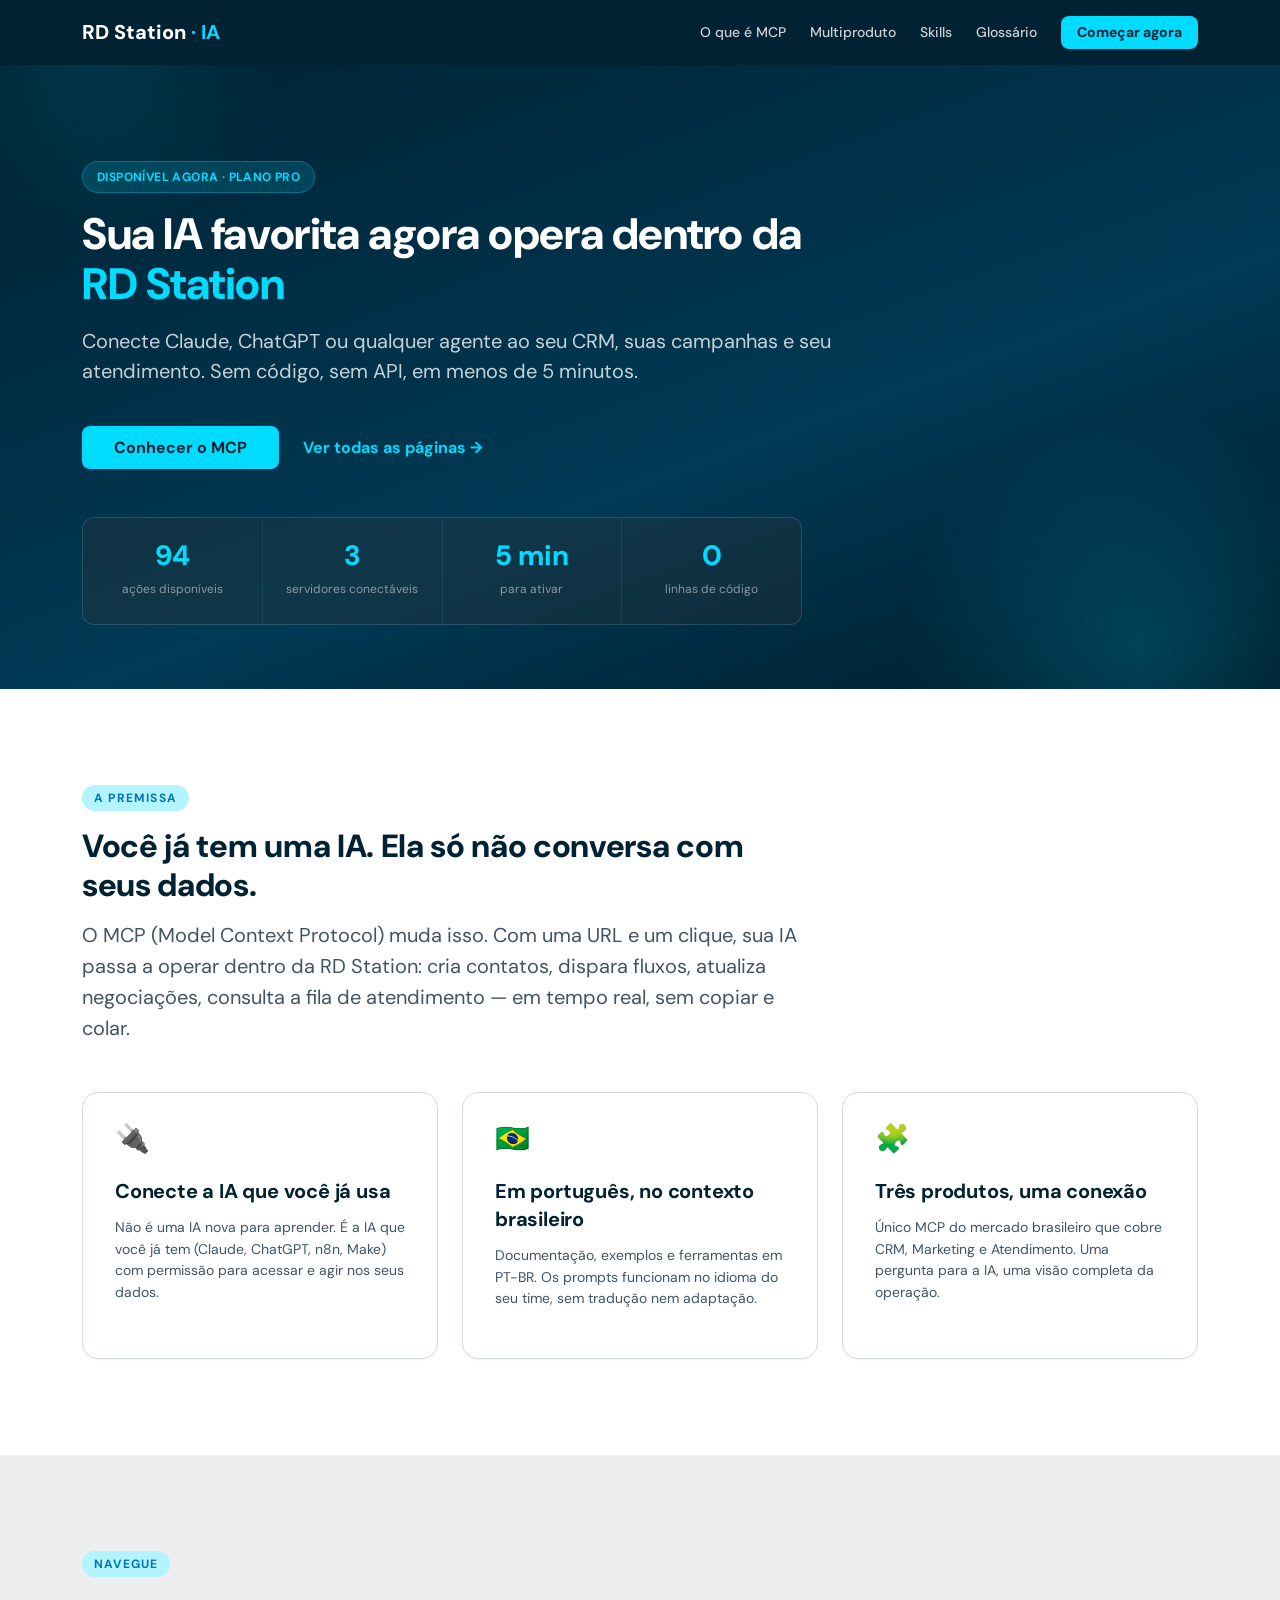
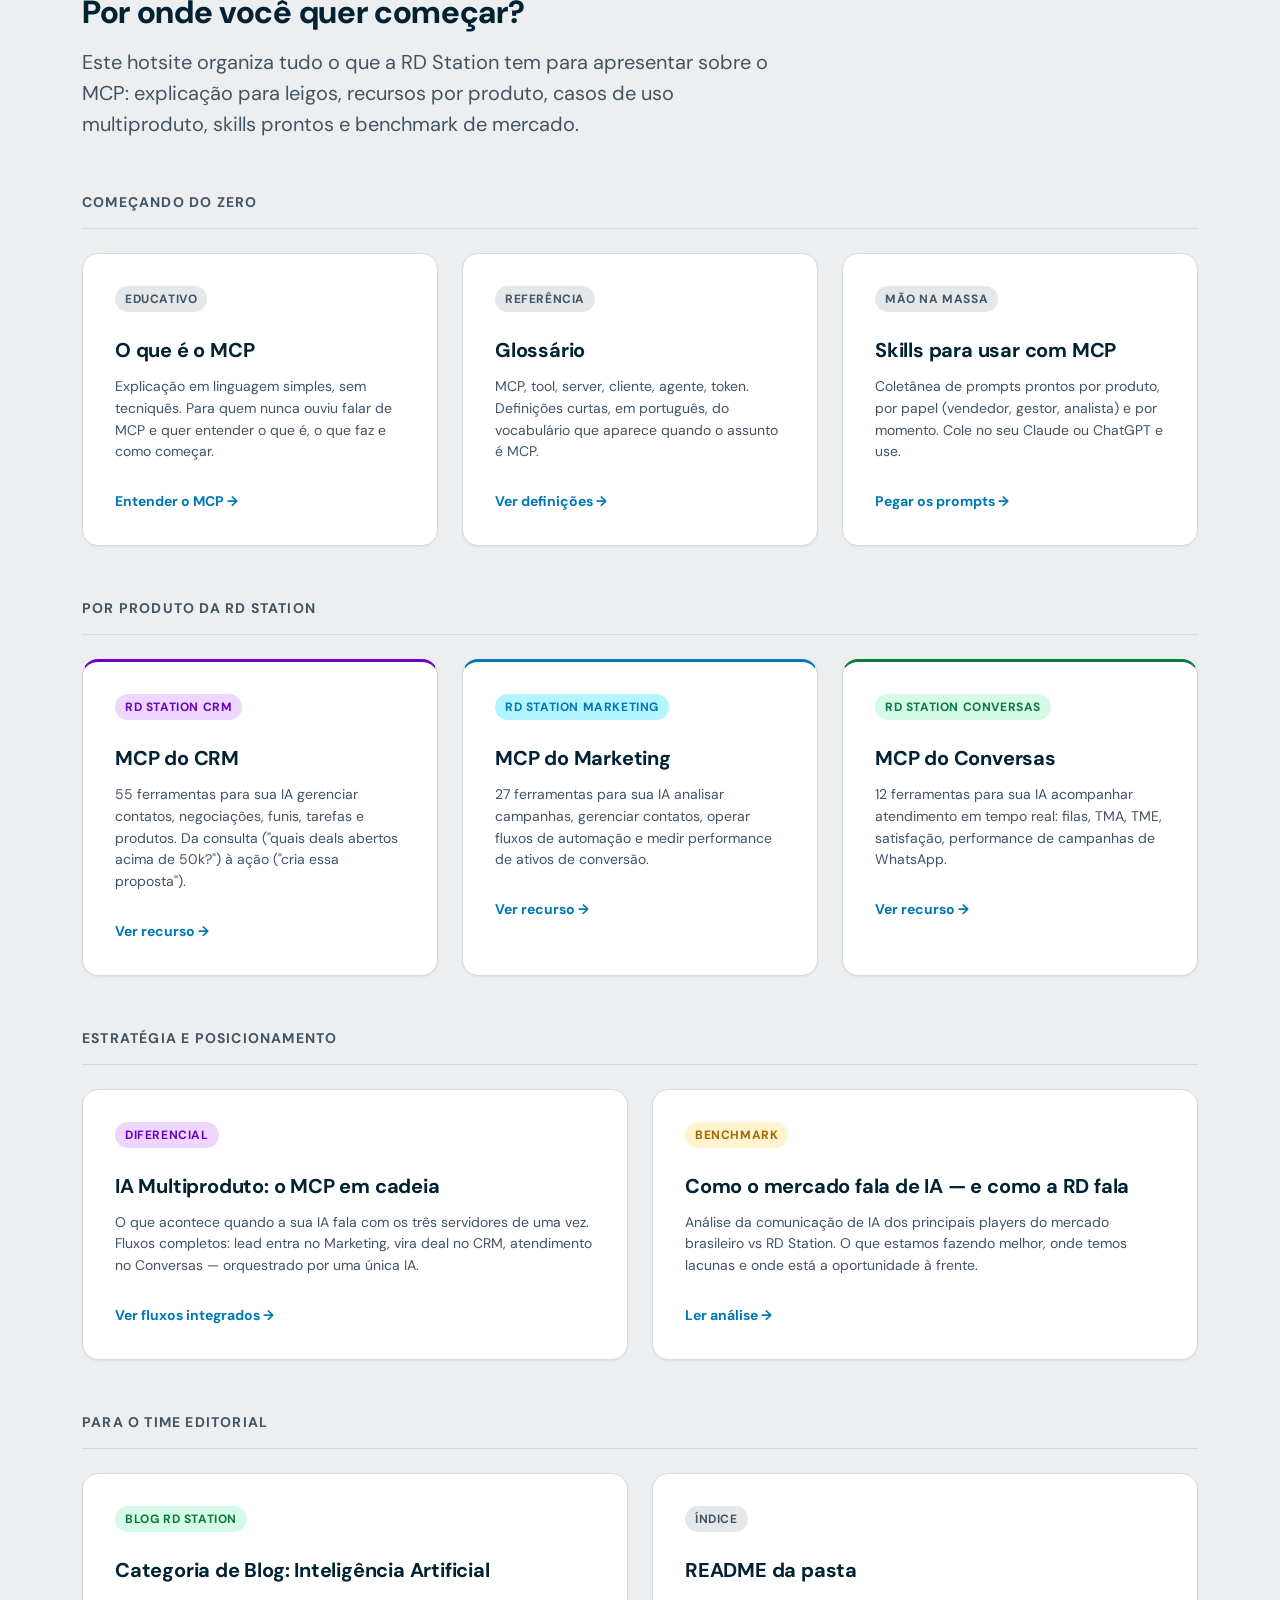
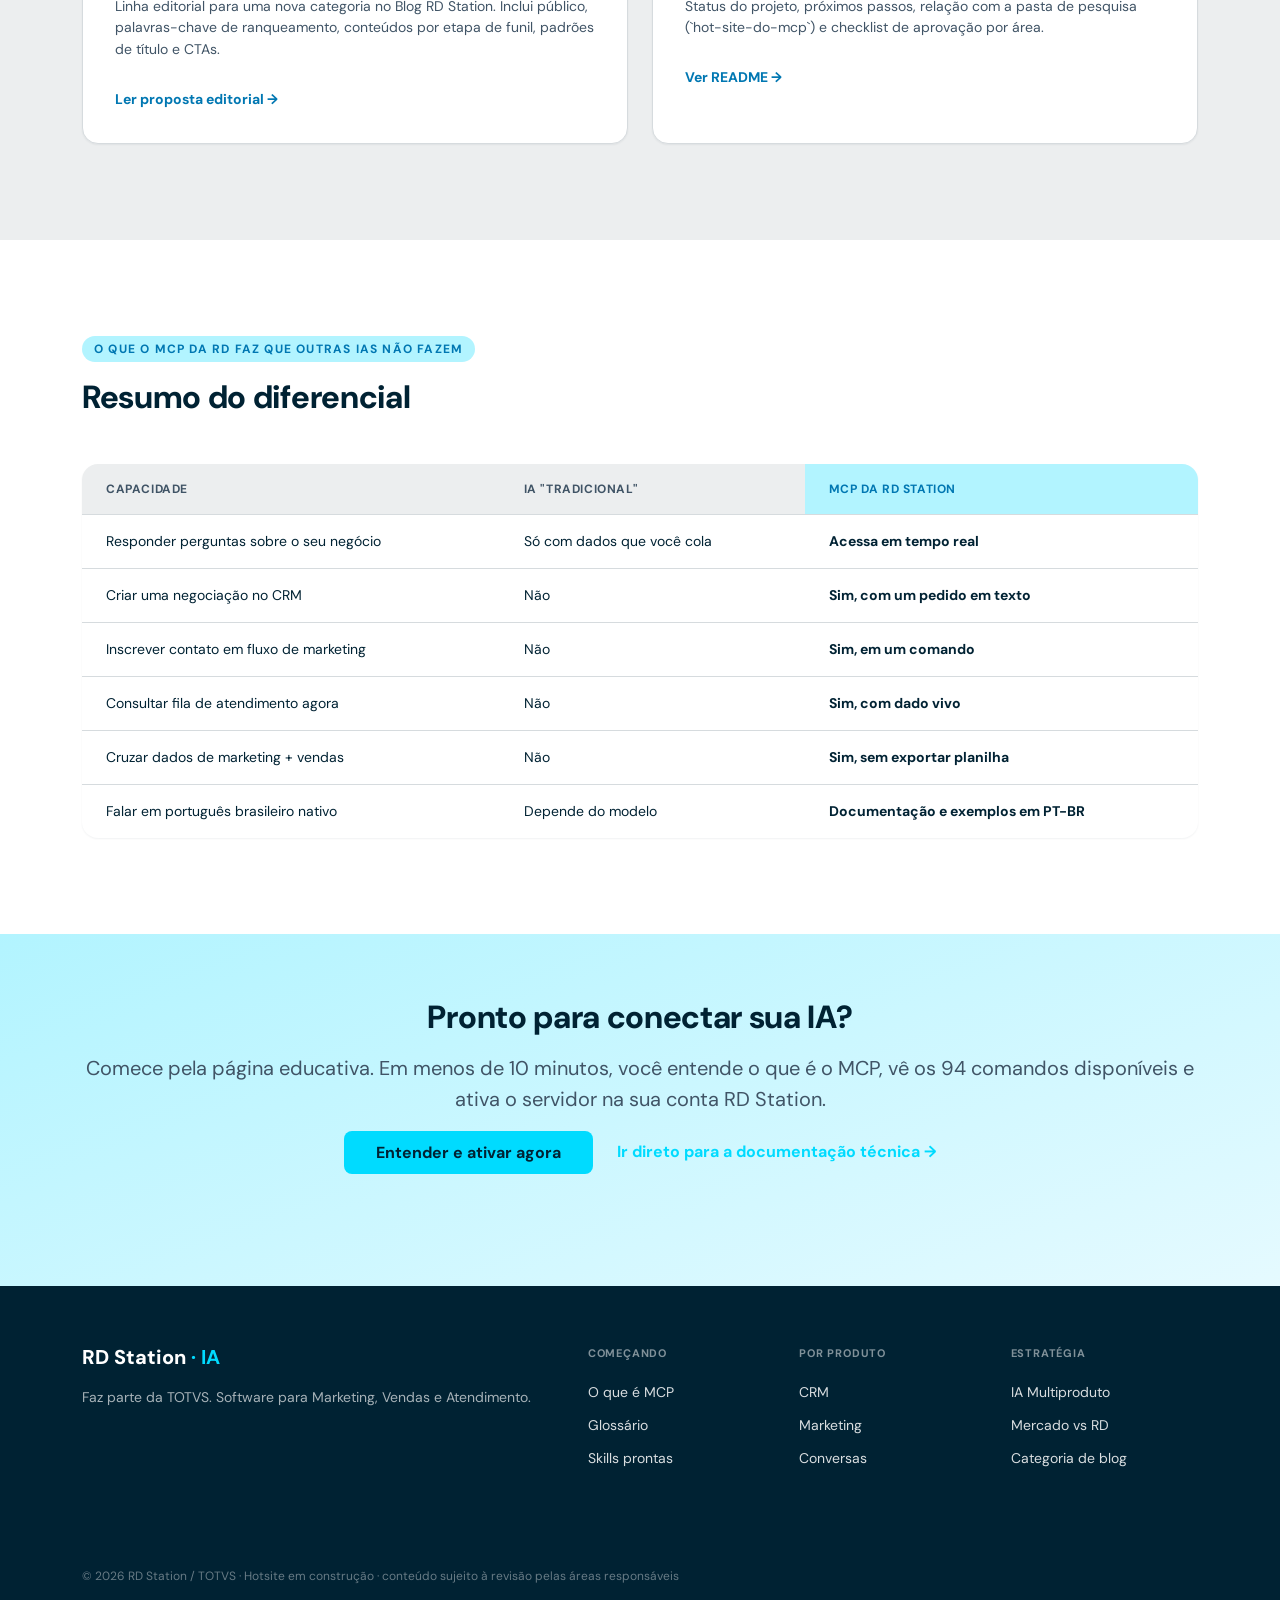
==== index.html @ 71debf49 "add: primeira versão do hotsite MCP da RD Station Hotsite institucional para a oferta de IA e MCP da" ====
<!DOCTYPE html>
<html lang="pt-BR">
<head>
  <meta charset="UTF-8" />
  <meta name="viewport" content="width=device-width, initial-scale=1.0" />
  <meta name="theme-color" content="#002233" />

  <title>IA e MCP na RD Station · Hotsite</title>
  <meta name="description" content="Conecte qualquer IA aos dados da sua conta RD Station. CRM, Marketing e Conversas — 94 ferramentas disponíveis para Claude, ChatGPT e outros agentes." />

  <meta property="og:type" content="website" />
  <meta property="og:title" content="IA e MCP na RD Station" />
  <meta property="og:description" content="Sua IA favorita agora opera dentro da RD Station — sem código, em menos de 5 minutos." />

  <link rel="preconnect" href="https://fonts.googleapis.com" />
  <link rel="preconnect" href="https://fonts.gstatic.com" crossorigin />
  <link href="https://fonts.googleapis.com/css2?family=DM+Sans:wght@400;500;700;800&display=swap" rel="stylesheet" />

  <link rel="stylesheet" href="_styles.css" />
</head>
<body>

  <!-- Header -->
  <header class="site-header">
    <div class="container header-inner">
      <a href="index.html" class="logo">RD Station <span class="logo-tag">· IA</span></a>
      <nav class="nav">
        <a href="o-que-e-mcp.html" class="nav-link">O que é MCP</a>
        <a href="mcp-multiproduto.html" class="nav-link">Multiproduto</a>
        <a href="skills-mcp.html" class="nav-link">Skills</a>
        <a href="glossario.html" class="nav-link">Glossário</a>
        <a href="#comecar" class="btn btn-primary btn-sm">Começar agora</a>
      </nav>
    </div>
  </header>

  <!-- Hero -->
  <section class="hero">
    <div class="container">
      <span class="badge badge-primary">Disponível agora · Plano Pro</span>
      <h1>Sua IA favorita agora opera dentro da <em>RD Station</em></h1>
      <p class="lead">Conecte Claude, ChatGPT ou qualquer agente ao seu CRM, suas campanhas e seu atendimento. Sem código, sem API, em menos de 5 minutos.</p>
      <div class="hero-cta">
        <a href="o-que-e-mcp.html" class="btn btn-primary">Conhecer o MCP</a>
        <a href="#paginas" class="btn-link">Ver todas as páginas →</a>
      </div>
      <div class="hero-stats">
        <div class="hero-stat"><strong>94</strong><span>ações disponíveis</span></div>
        <div class="hero-stat"><strong>3</strong><span>servidores conectáveis</span></div>
        <div class="hero-stat"><strong>5 min</strong><span>para ativar</span></div>
        <div class="hero-stat"><strong>0</strong><span>linhas de código</span></div>
      </div>
    </div>
  </section>

  <!-- O que é -->
  <section class="section">
    <div class="container">
      <div class="section-header">
        <span class="eyebrow">A premissa</span>
        <h2>Você já tem uma IA. Ela só não conversa com seus dados.</h2>
        <p class="lead-secondary">O MCP (Model Context Protocol) muda isso. Com uma URL e um clique, sua IA passa a operar dentro da RD Station: cria contatos, dispara fluxos, atualiza negociações, consulta a fila de atendimento — em tempo real, sem copiar e colar.</p>
      </div>

      <div class="grid-3 mt-6">
        <article class="card">
          <span class="card-icon">🔌</span>
          <h3>Conecte a IA que você já usa</h3>
          <p>Não é uma IA nova para aprender. É a IA que você já tem (Claude, ChatGPT, n8n, Make) com permissão para acessar e agir nos seus dados.</p>
        </article>
        <article class="card">
          <span class="card-icon">🇧🇷</span>
          <h3>Em português, no contexto brasileiro</h3>
          <p>Documentação, exemplos e ferramentas em PT-BR. Os prompts funcionam no idioma do seu time, sem tradução nem adaptação.</p>
        </article>
        <article class="card">
          <span class="card-icon">🧩</span>
          <h3>Três produtos, uma conexão</h3>
          <p>Único MCP do mercado brasileiro que cobre CRM, Marketing e Atendimento. Uma pergunta para a IA, uma visão completa da operação.</p>
        </article>
      </div>
    </div>
  </section>

  <!-- Páginas do hotsite -->
  <section id="paginas" class="section section--alt">
    <div class="container">
      <div class="section-header">
        <span class="eyebrow">Navegue</span>
        <h2>Por onde você quer começar?</h2>
        <p class="lead-secondary">Este hotsite organiza tudo o que a RD Station tem para apresentar sobre o MCP: explicação para leigos, recursos por produto, casos de uso multiproduto, skills prontos e benchmark de mercado.</p>
      </div>

      <h3 class="group-title">Começando do zero</h3>
      <div class="grid-3">
        <a class="card card-link" href="o-que-e-mcp.html">
          <span class="card-tag">Educativo</span>
          <h3>O que é o MCP</h3>
          <p>Explicação em linguagem simples, sem tecniquês. Para quem nunca ouviu falar de MCP e quer entender o que é, o que faz e como começar.</p>
          <span class="card-cta">Entender o MCP →</span>
        </a>
        <a class="card card-link" href="glossario.html">
          <span class="card-tag">Referência</span>
          <h3>Glossário</h3>
          <p>MCP, tool, server, cliente, agente, token. Definições curtas, em português, do vocabulário que aparece quando o assunto é MCP.</p>
          <span class="card-cta">Ver definições →</span>
        </a>
        <a class="card card-link" href="skills-mcp.html">
          <span class="card-tag">Mão na massa</span>
          <h3>Skills para usar com MCP</h3>
          <p>Coletânea de prompts prontos por produto, por papel (vendedor, gestor, analista) e por momento. Cole no seu Claude ou ChatGPT e use.</p>
          <span class="card-cta">Pegar os prompts →</span>
        </a>
      </div>

      <h3 class="group-title mt-8">Por produto da RD Station</h3>
      <div class="grid-3">
        <a class="card card-link card-product" href="mcp-crm.html">
          <span class="card-tag tag-crm">RD Station CRM</span>
          <h3>MCP do CRM</h3>
          <p>55 ferramentas para sua IA gerenciar contatos, negociações, funis, tarefas e produtos. Da consulta ("quais deals abertos acima de 50k?") à ação ("cria essa proposta").</p>
          <span class="card-cta">Ver recurso →</span>
        </a>
        <a class="card card-link card-product" href="mcp-marketing.html">
          <span class="card-tag tag-marketing">RD Station Marketing</span>
          <h3>MCP do Marketing</h3>
          <p>27 ferramentas para sua IA analisar campanhas, gerenciar contatos, operar fluxos de automação e medir performance de ativos de conversão.</p>
          <span class="card-cta">Ver recurso →</span>
        </a>
        <a class="card card-link card-product" href="mcp-conversas.html">
          <span class="card-tag tag-conversas">RD Station Conversas</span>
          <h3>MCP do Conversas</h3>
          <p>12 ferramentas para sua IA acompanhar atendimento em tempo real: filas, TMA, TME, satisfação, performance de campanhas de WhatsApp.</p>
          <span class="card-cta">Ver recurso →</span>
        </a>
      </div>

      <h3 class="group-title mt-8">Estratégia e posicionamento</h3>
      <div class="grid-2">
        <a class="card card-link" href="mcp-multiproduto.html">
          <span class="card-tag tag-highlight">Diferencial</span>
          <h3>IA Multiproduto: o MCP em cadeia</h3>
          <p>O que acontece quando a sua IA fala com os três servidores de uma vez. Fluxos completos: lead entra no Marketing, vira deal no CRM, atendimento no Conversas — orquestrado por uma única IA.</p>
          <span class="card-cta">Ver fluxos integrados →</span>
        </a>
        <a class="card card-link" href="ia-mercado-vs-rd.html">
          <span class="card-tag tag-benchmark">Benchmark</span>
          <h3>Como o mercado fala de IA — e como a RD fala</h3>
          <p>Análise da comunicação de IA dos principais players do mercado brasileiro vs RD Station. O que estamos fazendo melhor, onde temos lacunas e onde está a oportunidade à frente.</p>
          <span class="card-cta">Ler análise →</span>
        </a>
      </div>

      <h3 class="group-title mt-8">Para o time editorial</h3>
      <div class="grid-2">
        <a class="card card-link" href="categoria-blog-ia.md">
          <span class="card-tag tag-blog">Blog RD Station</span>
          <h3>Categoria de Blog: Inteligência Artificial</h3>
          <p>Linha editorial para uma nova categoria no Blog RD Station. Inclui público, palavras-chave de ranqueamento, conteúdos por etapa de funil, padrões de título e CTAs.</p>
          <span class="card-cta">Ler proposta editorial →</span>
        </a>
        <a class="card card-link" href="README.md">
          <span class="card-tag">Índice</span>
          <h3>README da pasta</h3>
          <p>Status do projeto, próximos passos, relação com a pasta de pesquisa (`hot-site-do-mcp`) e checklist de aprovação por área.</p>
          <span class="card-cta">Ver README →</span>
        </a>
      </div>
    </div>
  </section>

  <!-- Comparativo rápido -->
  <section class="section">
    <div class="container">
      <div class="section-header">
        <span class="eyebrow">O que o MCP da RD faz que outras IAs não fazem</span>
        <h2>Resumo do diferencial</h2>
      </div>

      <table class="vs-table">
        <thead>
          <tr>
            <th>Capacidade</th>
            <th>IA "tradicional"</th>
            <th class="th-rd">MCP da RD Station</th>
          </tr>
        </thead>
        <tbody>
          <tr><td>Responder perguntas sobre o seu negócio</td><td>Só com dados que você cola</td><td><strong>Acessa em tempo real</strong></td></tr>
          <tr><td>Criar uma negociação no CRM</td><td>Não</td><td><strong>Sim, com um pedido em texto</strong></td></tr>
          <tr><td>Inscrever contato em fluxo de marketing</td><td>Não</td><td><strong>Sim, em um comando</strong></td></tr>
          <tr><td>Consultar fila de atendimento agora</td><td>Não</td><td><strong>Sim, com dado vivo</strong></td></tr>
          <tr><td>Cruzar dados de marketing + vendas</td><td>Não</td><td><strong>Sim, sem exportar planilha</strong></td></tr>
          <tr><td>Falar em português brasileiro nativo</td><td>Depende do modelo</td><td><strong>Documentação e exemplos em PT-BR</strong></td></tr>
        </tbody>
      </table>
    </div>
  </section>

  <!-- CTA -->
  <section id="comecar" class="section section--cta">
    <div class="container">
      <h2>Pronto para conectar sua IA?</h2>
      <p class="lead-secondary">Comece pela página educativa. Em menos de 10 minutos, você entende o que é o MCP, vê os 94 comandos disponíveis e ativa o servidor na sua conta RD Station.</p>
      <div class="hero-cta center-cta">
        <a href="o-que-e-mcp.html" class="btn btn-primary">Entender e ativar agora</a>
        <a href="https://mcp.rdstationmentor.com" target="_blank" rel="noopener" class="btn-link">Ir direto para a documentação técnica →</a>
      </div>
    </div>
  </section>

  <!-- Footer -->
  <footer class="site-footer">
    <div class="container footer-inner">
      <div>
        <span class="logo">RD Station <span class="logo-tag">· IA</span></span>
        <p>Faz parte da TOTVS. Software para Marketing, Vendas e Atendimento.</p>
      </div>
      <div class="footer-cols">
        <div>
          <h4>Começando</h4>
          <a href="o-que-e-mcp.html">O que é MCP</a>
          <a href="glossario.html">Glossário</a>
          <a href="skills-mcp.html">Skills prontas</a>
        </div>
        <div>
          <h4>Por produto</h4>
          <a href="mcp-crm.html">CRM</a>
          <a href="mcp-marketing.html">Marketing</a>
          <a href="mcp-conversas.html">Conversas</a>
        </div>
        <div>
          <h4>Estratégia</h4>
          <a href="mcp-multiproduto.html">IA Multiproduto</a>
          <a href="ia-mercado-vs-rd.html">Mercado vs RD</a>
          <a href="categoria-blog-ia.md">Categoria de blog</a>
        </div>
      </div>
      <p class="text-muted">&copy; 2026 RD Station / TOTVS · Hotsite em construção · conteúdo sujeito à revisão pelas áreas responsáveis</p>
    </div>
  </footer>

</body>
</html>
---- _styles.css ----
/* ============================================================
 * Hotsite MCP — RD Station
 * Base: Tangram Design System (tokens oficiais)
 * Arquivo único usado por todas as páginas do hotsite.
 * ============================================================ */

:root {
  /* Cores Tangram — primárias */
  --primary-border: #00DBFF;
  --primary-border-hover: #0088CC;
  --primary-icon: #0077B2;
  --primary-icon-hover: #005580;
  --primary-surface-high-emphasis: #00DBFF;
  --primary-surface-low-emphasis: #B2F4FF;
  --primary-surface-hover: #66EBFF;
  --primary-text: #0077B2;
  --primary-text-hover: #005580;

  /* Neutras */
  --neutral-border: #D6DBDE;
  --neutral-border-interactive: #B2BCC1;
  --neutral-icon-high-emphasis: #002233;
  --neutral-icon-low-emphasis: #596B7A;
  --neutral-surface: #FFFFFF;
  --neutral-surface-high-emphasis: #E5E8EA;
  --neutral-surface-low-emphasis: #ECEEEF;
  --neutral-surface-hover: #DADEE0;
  --neutral-surface-inverse: #002233;
  --neutral-text-high-emphasis: #002233;
  --neutral-text-low-emphasis: #405466;
  --neutral-text-disabled: #7F8D99;
  --neutral-text-inverse: #FFFFFF;

  /* Funcionais */
  --danger-text: #C20046;
  --danger-surface-low-emphasis: #FFD6E4;
  --success-text: #087A3A;
  --success-surface-low-emphasis: #D6FAE8;
  --warning-text: #A06800;
  --warning-surface-low-emphasis: #FFF3D0;
  --highlight-text: #6E00C5;
  --highlight-surface-low-emphasis: #EDD6FF;

  /* Cores de produto */
  --crm-text: #6E00C5;
  --crm-bg: #EDD6FF;
  --marketing-text: #0077B2;
  --marketing-bg: #B2F4FF;
  --conversas-text: #087A3A;
  --conversas-bg: #D6FAE8;

  /* Tipografia */
  --text-xxl: 36px;
  --text-xl: 28px;
  --text-lg: 20px;
  --text-md: 16px;
  --text-sm: 14px;
  --text-xs: 12px;

  /* Espaçamento */
  --size-spacing-01: 4px;
  --size-spacing-02: 8px;
  --size-spacing-03: 12px;
  --size-spacing-04: 16px;
  --size-spacing-05: 24px;
  --size-spacing-06: 32px;
  --size-spacing-07: 40px;
  --size-spacing-08: 48px;
  --size-spacing-09: 56px;
  --size-spacing-10: 64px;
  --size-spacing-11: 96px;

  /* Border radius */
  --border-radius-xs: 4px;
  --border-radius-sm: 8px;
  --border-radius-md: 12px;
  --border-radius-lg: 16px;
  --border-radius-xl: 24px;
  --border-radius-pill: 999px;

  /* Sombra */
  --shadow-xs: 0 1px 2px rgba(0, 34, 51, 0.06);
  --shadow-sm: 0 2px 4px rgba(0, 34, 51, 0.08);
  --shadow-md: 0 4px 8px rgba(0, 34, 51, 0.10);
  --shadow-lg: 0 8px 16px rgba(0, 34, 51, 0.12);
}

/* Reset e base ============================================== */
*, *::before, *::after { box-sizing: border-box; }
html { scroll-behavior: smooth; }

body {
  margin: 0;
  font-family: 'DM Sans', system-ui, -apple-system, sans-serif;
  font-size: var(--text-md);
  line-height: 1.5;
  color: var(--neutral-text-high-emphasis);
  background: var(--neutral-surface);
  -webkit-font-smoothing: antialiased;
}

img { max-width: 100%; height: auto; display: block; }

h1, h2, h3, h4, h5, h6 {
  font-family: 'DM Sans', sans-serif;
  color: var(--neutral-text-high-emphasis);
  letter-spacing: -0.01em;
  margin: 0;
  font-weight: 800;
}

h1 { font-size: clamp(28px, 4.5vw, 44px); line-height: 1.15; }
h2 { font-size: clamp(24px, 3.2vw, 32px); line-height: 1.2; font-weight: 800; }
h3 { font-size: var(--text-lg); line-height: 28px; font-weight: 700; }
h4 { font-size: var(--text-md); line-height: 22px; font-weight: 700; }

p {
  font-size: var(--text-md);
  line-height: 26px;
  margin: 0 0 var(--size-spacing-04);
  color: var(--neutral-text-high-emphasis);
}

a { color: var(--primary-text); text-decoration: none; }
a:hover { color: var(--primary-text-hover); }

/* Container e grid ========================================== */
.container {
  width: 100%;
  max-width: 1180px;
  margin: 0 auto;
  padding: 0 var(--size-spacing-06);
}

.grid-2 { display: grid; grid-template-columns: repeat(2, 1fr); gap: var(--size-spacing-05); }
.grid-3 { display: grid; grid-template-columns: repeat(3, 1fr); gap: var(--size-spacing-05); }
.grid-4 { display: grid; grid-template-columns: repeat(4, 1fr); gap: var(--size-spacing-05); }

@media (max-width: 900px) {
  .grid-2, .grid-3 { grid-template-columns: 1fr; }
  .grid-4 { grid-template-columns: 1fr 1fr; }
}
@media (max-width: 560px) {
  .grid-4 { grid-template-columns: 1fr; }
}

/* Header ==================================================== */
.site-header {
  background: var(--neutral-surface-inverse);
  padding: var(--size-spacing-04) 0;
  position: sticky; top: 0; z-index: 50;
}
.header-inner {
  display: flex; align-items: center; justify-content: space-between;
  gap: var(--size-spacing-05); flex-wrap: wrap;
}
.logo {
  color: var(--neutral-text-inverse);
  font-weight: 800;
  font-size: var(--text-lg);
  text-decoration: none;
}
.logo-tag { color: var(--primary-surface-high-emphasis); font-weight: 700; }

.nav { display: flex; align-items: center; gap: var(--size-spacing-05); flex-wrap: wrap; }
.nav-link {
  color: var(--neutral-text-inverse);
  font-size: var(--text-sm);
  font-weight: 500;
  text-decoration: none;
  opacity: 0.8;
}
.nav-link:hover { color: var(--primary-surface-high-emphasis); opacity: 1; }

/* Hero ====================================================== */
.hero {
  background: linear-gradient(160deg, #002233 0%, #003a55 60%, #001a29 100%);
  padding: var(--size-spacing-11) 0 var(--size-spacing-10);
  color: var(--neutral-text-inverse);
  position: relative;
  overflow: hidden;
}
.hero::before {
  content: '';
  position: absolute; inset: auto -100px -200px auto;
  width: 480px; height: 480px;
  background: radial-gradient(circle, rgba(0, 219, 255, 0.18) 0%, transparent 70%);
  pointer-events: none;
}
.hero::after {
  content: '';
  position: absolute; inset: -200px auto auto -100px;
  width: 380px; height: 380px;
  background: radial-gradient(circle, rgba(0, 219, 255, 0.1) 0%, transparent 70%);
  pointer-events: none;
}
.hero .container { position: relative; z-index: 1; }

.hero h1 {
  color: var(--neutral-text-inverse);
  max-width: 24ch;
  margin: var(--size-spacing-04) 0;
}
.hero h1 em { font-style: normal; color: var(--primary-surface-high-emphasis); }

.hero .lead {
  font-size: var(--text-lg);
  line-height: 1.5;
  color: rgba(255, 255, 255, 0.78);
  margin: 0 0 var(--size-spacing-07);
  max-width: 60ch;
}

.hero-cta {
  display: flex; gap: var(--size-spacing-05);
  align-items: center; flex-wrap: wrap;
  margin-bottom: var(--size-spacing-08);
}
.hero-cta.center-cta { justify-content: center; }

.hero-stats {
  display: grid; grid-template-columns: repeat(4, 1fr);
  gap: 1px; background: rgba(255, 255, 255, 0.08);
  border-radius: var(--border-radius-md); overflow: hidden;
  border: 1px solid rgba(255, 255, 255, 0.08);
  max-width: 720px;
}
.hero-stat {
  background: rgba(0, 0, 0, 0.25);
  padding: var(--size-spacing-05) var(--size-spacing-04);
  text-align: center;
}
.hero-stat strong {
  display: block;
  font-size: 28px; font-weight: 800;
  color: var(--primary-surface-high-emphasis);
  line-height: 1; margin-bottom: 6px;
}
.hero-stat span {
  font-size: var(--text-xs);
  color: rgba(255, 255, 255, 0.5);
  line-height: 1.35;
}

@media (max-width: 700px) {
  .hero-stats { grid-template-columns: repeat(2, 1fr); }
}

/* Sections ================================================== */
.section { padding: var(--size-spacing-11) 0; }
.section--alt { background: var(--neutral-surface-low-emphasis); }
.section--dark { background: var(--neutral-surface-inverse); color: var(--neutral-text-inverse); }
.section--dark h2, .section--dark p, .section--dark h3 { color: var(--neutral-text-inverse); }
.section--cta {
  background: linear-gradient(160deg, var(--primary-surface-low-emphasis), #E5FAFF);
  padding: var(--size-spacing-10) 0;
  text-align: center;
}

@media (max-width: 768px) {
  .section { padding: var(--size-spacing-09) 0; }
}

.section-header {
  margin-bottom: var(--size-spacing-08);
  max-width: 720px;
}
.section-header.text-center { margin-left: auto; margin-right: auto; text-align: center; }

.eyebrow {
  display: inline-block;
  font-size: var(--text-xs);
  font-weight: 700;
  text-transform: uppercase;
  letter-spacing: 1.2px;
  color: var(--primary-text);
  margin-bottom: var(--size-spacing-04);
  padding: 4px 12px;
  background: var(--primary-surface-low-emphasis);
  border-radius: var(--border-radius-pill);
}

.lead-secondary {
  font-size: var(--text-lg);
  line-height: 1.55;
  color: var(--neutral-text-low-emphasis);
  margin-top: var(--size-spacing-04);
}

.group-title {
  font-size: var(--text-sm);
  font-weight: 700;
  text-transform: uppercase;
  letter-spacing: 1.2px;
  color: var(--neutral-text-low-emphasis);
  margin: 0 0 var(--size-spacing-05);
  padding-bottom: var(--size-spacing-03);
  border-bottom: 1px solid var(--neutral-border);
}

/* Buttons =================================================== */
.btn {
  display: inline-block;
  font-family: 'DM Sans', sans-serif;
  font-size: var(--text-md);
  font-weight: 700;
  text-decoration: none;
  padding: var(--size-spacing-03) var(--size-spacing-06);
  border-radius: var(--border-radius-sm);
  transition: all 0.2s ease;
  cursor: pointer;
  border: none;
  line-height: 1.2;
}
.btn-primary {
  background: var(--primary-surface-high-emphasis);
  color: var(--neutral-text-high-emphasis);
}
.btn-primary:hover {
  background: var(--primary-surface-hover);
  color: var(--neutral-text-high-emphasis);
}
.btn-sm { padding: 8px 16px; font-size: var(--text-sm); }
.btn-secondary {
  background: transparent;
  color: var(--neutral-text-inverse);
  border: 1.5px solid rgba(255,255,255,0.4);
}
.btn-secondary:hover { background: rgba(255,255,255,0.08); }

.btn-link {
  color: var(--primary-surface-high-emphasis);
  font-weight: 700;
  text-decoration: none;
  font-size: var(--text-md);
}
.btn-link:hover { color: var(--primary-surface-hover); text-decoration: underline; }

/* Card ====================================================== */
.card {
  background: var(--neutral-surface);
  border: 1px solid var(--neutral-border);
  border-radius: var(--border-radius-lg);
  padding: var(--size-spacing-06);
  box-shadow: var(--shadow-xs);
  transition: all 0.2s ease;
  position: relative;
}
.card h3 {
  margin: var(--size-spacing-03) 0 var(--size-spacing-03);
  color: var(--neutral-text-high-emphasis);
}
.card p {
  color: var(--neutral-text-low-emphasis);
  margin: 0 0 var(--size-spacing-04);
  font-size: var(--text-sm);
  line-height: 1.55;
}
.card-link {
  display: block;
  text-decoration: none;
  color: inherit;
}
.card-link:hover {
  border-color: var(--primary-border);
  box-shadow: var(--shadow-md);
  transform: translateY(-2px);
}

.card-icon {
  display: inline-block;
  font-size: 28px;
  margin-bottom: var(--size-spacing-03);
  line-height: 1;
}

.card-tag {
  display: inline-block;
  font-size: var(--text-xs);
  font-weight: 700;
  text-transform: uppercase;
  letter-spacing: 0.6px;
  padding: 4px 10px;
  border-radius: var(--border-radius-pill);
  background: var(--neutral-surface-high-emphasis);
  color: var(--neutral-text-low-emphasis);
  margin-bottom: var(--size-spacing-03);
}
.tag-crm { background: var(--crm-bg); color: var(--crm-text); }
.tag-marketing { background: var(--marketing-bg); color: var(--marketing-text); }
.tag-conversas { background: var(--conversas-bg); color: var(--conversas-text); }
.tag-highlight { background: var(--highlight-surface-low-emphasis); color: var(--highlight-text); }
.tag-benchmark { background: var(--warning-surface-low-emphasis); color: var(--warning-text); }
.tag-blog { background: var(--success-surface-low-emphasis); color: var(--success-text); }

.card-cta {
  display: inline-block;
  font-size: var(--text-sm);
  font-weight: 700;
  color: var(--primary-text);
  margin-top: var(--size-spacing-03);
}

.card-product { border-top: 3px solid transparent; }
.card-product:has(.tag-crm) { border-top-color: var(--crm-text); }
.card-product:has(.tag-marketing) { border-top-color: var(--marketing-text); }
.card-product:has(.tag-conversas) { border-top-color: var(--conversas-text); }

/* Badge ===================================================== */
.badge {
  display: inline-block;
  font-size: var(--text-xs);
  font-weight: 700;
  letter-spacing: 0.4px;
  padding: 6px 14px;
  border-radius: var(--border-radius-pill);
  text-transform: uppercase;
}
.badge-primary {
  background: rgba(0, 219, 255, 0.15);
  color: var(--primary-surface-high-emphasis);
  border: 1px solid rgba(0, 219, 255, 0.3);
}
.badge-neutral { background: var(--neutral-surface-high-emphasis); color: var(--neutral-text-low-emphasis); }
.badge-success { background: var(--success-surface-low-emphasis); color: var(--success-text); }
.badge-warning { background: var(--warning-surface-low-emphasis); color: var(--warning-text); }
.badge-danger  { background: var(--danger-surface-low-emphasis); color: var(--danger-text); }
.badge-highlight { background: var(--highlight-surface-low-emphasis); color: var(--highlight-text); }

/* Tabela vs ================================================= */
.vs-table {
  width: 100%; border-collapse: collapse;
  background: var(--neutral-surface);
  border-radius: var(--border-radius-lg);
  overflow: hidden;
  box-shadow: var(--shadow-xs);
  font-size: var(--text-sm);
}
.vs-table th, .vs-table td {
  text-align: left;
  padding: var(--size-spacing-04) var(--size-spacing-05);
  border-bottom: 1px solid var(--neutral-border);
}
.vs-table th {
  font-size: var(--text-xs);
  text-transform: uppercase;
  letter-spacing: 0.6px;
  font-weight: 700;
  background: var(--neutral-surface-low-emphasis);
  color: var(--neutral-text-low-emphasis);
}
.vs-table th.th-rd {
  background: var(--primary-surface-low-emphasis);
  color: var(--primary-text);
}
.vs-table tr:last-child td { border-bottom: none; }
.vs-table tr:hover td { background: var(--neutral-surface-low-emphasis); }

/* Tabela genérica =========================================== */
.table {
  width: 100%; border-collapse: collapse;
  font-size: var(--text-sm);
  background: var(--neutral-surface);
  border-radius: var(--border-radius-lg);
  overflow: hidden;
  box-shadow: var(--shadow-xs);
}
.table th, .table td {
  text-align: left;
  padding: var(--size-spacing-04);
  border-bottom: 1px solid var(--neutral-border);
}
.table th {
  font-size: var(--text-xs);
  text-transform: uppercase;
  letter-spacing: 0.6px;
  font-weight: 700;
  background: var(--neutral-surface-low-emphasis);
  color: var(--neutral-text-low-emphasis);
}
.table tr:last-child td { border-bottom: none; }

/* Lista ===================================================== */
ul.bullet-list, ol.numbered-list {
  padding-left: 24px;
  margin: 0 0 var(--size-spacing-05);
}
ul.bullet-list li, ol.numbered-list li {
  font-size: var(--text-md);
  line-height: 26px;
  margin-bottom: var(--size-spacing-02);
  color: var(--neutral-text-high-emphasis);
}

/* Quote ===================================================== */
.quote {
  background: var(--neutral-surface-low-emphasis);
  border-left: 4px solid var(--primary-surface-high-emphasis);
  padding: var(--size-spacing-06);
  border-radius: 0 var(--border-radius-md) var(--border-radius-md) 0;
  margin: 0;
}
.quote p {
  font-size: var(--text-lg);
  font-style: italic;
  margin: 0 0 var(--size-spacing-04);
}
.quote footer { font-size: var(--text-sm); font-style: normal; }
.quote footer strong { display: block; color: var(--neutral-text-high-emphasis); }
.quote footer span { color: var(--neutral-text-low-emphasis); }

/* Prompt box ================================================ */
.prompt-box {
  background: var(--neutral-surface-inverse);
  color: #C8F1FF;
  border-radius: var(--border-radius-md);
  padding: var(--size-spacing-05) var(--size-spacing-06);
  font-family: 'DM Sans', monospace;
  font-size: var(--text-sm);
  line-height: 1.6;
  margin: var(--size-spacing-04) 0;
  border-left: 3px solid var(--primary-surface-high-emphasis);
}
.prompt-box::before {
  content: '💬 Prompt';
  display: block;
  font-size: var(--text-xs);
  font-weight: 700;
  text-transform: uppercase;
  letter-spacing: 0.8px;
  color: var(--primary-surface-high-emphasis);
  margin-bottom: var(--size-spacing-03);
}
.prompt-box em { font-style: italic; color: rgba(255,255,255,0.9); }
.prompt-box strong { color: #ffffff; font-weight: 700; }

.response-box {
  background: var(--neutral-surface-low-emphasis);
  border: 1px dashed var(--neutral-border);
  border-radius: var(--border-radius-md);
  padding: var(--size-spacing-05) var(--size-spacing-06);
  font-size: var(--text-sm);
  line-height: 1.6;
  margin: 0 0 var(--size-spacing-05);
}
.response-box::before {
  content: '🤖 Resposta';
  display: block;
  font-size: var(--text-xs);
  font-weight: 700;
  text-transform: uppercase;
  letter-spacing: 0.8px;
  color: var(--neutral-text-low-emphasis);
  margin-bottom: var(--size-spacing-03);
}

/* Step block ================================================ */
.steps {
  display: grid;
  gap: var(--size-spacing-05);
  counter-reset: step;
}
.step {
  display: grid;
  grid-template-columns: 56px 1fr;
  gap: var(--size-spacing-05);
  align-items: flex-start;
  background: var(--neutral-surface);
  border: 1px solid var(--neutral-border);
  border-radius: var(--border-radius-md);
  padding: var(--size-spacing-05) var(--size-spacing-06);
}
.step::before {
  counter-increment: step;
  content: counter(step);
  display: flex; align-items: center; justify-content: center;
  width: 48px; height: 48px;
  background: var(--primary-surface-low-emphasis);
  color: var(--primary-text);
  font-weight: 800; font-size: var(--text-lg);
  border-radius: 50%;
}
.step h4 { margin: 0 0 6px; }
.step p { margin: 0; color: var(--neutral-text-low-emphasis); }

/* Big numbers =============================================== */
.big-number {
  text-align: left;
}
.big-number strong {
  display: block;
  font-size: 48px;
  line-height: 1;
  font-weight: 800;
  color: var(--primary-text);
  margin-bottom: var(--size-spacing-02);
}
.big-number span {
  font-size: var(--text-sm);
  color: var(--neutral-text-low-emphasis);
}

/* Glossário ================================================= */
.glossary-grid {
  display: grid;
  grid-template-columns: repeat(2, 1fr);
  gap: var(--size-spacing-04);
}
@media (max-width: 768px) { .glossary-grid { grid-template-columns: 1fr; } }

.glossary-item {
  background: var(--neutral-surface);
  border: 1px solid var(--neutral-border);
  border-radius: var(--border-radius-md);
  padding: var(--size-spacing-05);
}
.glossary-item dt {
  font-size: var(--text-md);
  font-weight: 800;
  color: var(--neutral-text-high-emphasis);
  margin-bottom: 6px;
}
.glossary-item .term-tag {
  display: inline-block;
  font-size: 10px;
  text-transform: uppercase;
  letter-spacing: 0.6px;
  padding: 2px 8px;
  border-radius: var(--border-radius-pill);
  background: var(--neutral-surface-high-emphasis);
  color: var(--neutral-text-low-emphasis);
  margin-left: 6px;
  vertical-align: middle;
}
.glossary-item dd {
  margin: 0;
  font-size: var(--text-sm);
  line-height: 1.55;
  color: var(--neutral-text-low-emphasis);
}

/* Footer ==================================================== */
.site-footer {
  background: var(--neutral-surface-inverse);
  color: var(--neutral-text-inverse);
  padding: var(--size-spacing-09) 0 var(--size-spacing-06);
}
.footer-inner {
  display: grid;
  grid-template-columns: 1.5fr 2fr;
  gap: var(--size-spacing-08);
  align-items: flex-start;
}
.footer-inner p {
  color: rgba(255,255,255,0.65);
  margin: var(--size-spacing-03) 0 0;
  font-size: var(--text-sm);
}
.footer-cols {
  display: grid;
  grid-template-columns: repeat(3, 1fr);
  gap: var(--size-spacing-05);
}
.footer-cols h4 {
  color: rgba(255,255,255,0.5);
  text-transform: uppercase;
  letter-spacing: 0.8px;
  font-size: 11px;
  font-weight: 700;
  margin-bottom: var(--size-spacing-03);
}
.footer-cols a {
  display: block;
  color: rgba(255,255,255,0.85);
  text-decoration: none;
  padding: 6px 0;
  font-size: var(--text-sm);
}
.footer-cols a:hover { color: var(--primary-surface-high-emphasis); }
.site-footer .text-muted {
  margin-top: var(--size-spacing-07);
  font-size: var(--text-xs);
  color: rgba(255,255,255,0.4);
  grid-column: 1 / -1;
}

@media (max-width: 768px) {
  .footer-inner { grid-template-columns: 1fr; }
  .footer-cols { grid-template-columns: repeat(3, 1fr); }
}
@media (max-width: 560px) {
  .footer-cols { grid-template-columns: 1fr 1fr; }
}

/* Utilitários =============================================== */
.text-center { text-align: center; }
.text-muted { color: var(--neutral-text-low-emphasis); }
.mt-4 { margin-top: var(--size-spacing-04); }
.mt-5 { margin-top: var(--size-spacing-05); }
.mt-6 { margin-top: var(--size-spacing-06); }
.mt-7 { margin-top: var(--size-spacing-07); }
.mt-8 { margin-top: var(--size-spacing-08); }
.mb-0 { margin-bottom: 0; }
.mb-4 { margin-bottom: var(--size-spacing-04); }
.mb-6 { margin-bottom: var(--size-spacing-06); }

/* Page nav (breadcrumb pequeno no topo da página interna) === */
.page-nav {
  background: var(--neutral-surface-low-emphasis);
  padding: var(--size-spacing-03) 0;
  font-size: var(--text-sm);
  border-bottom: 1px solid var(--neutral-border);
}
.page-nav a {
  color: var(--neutral-text-low-emphasis);
  text-decoration: none;
}
.page-nav a:hover { color: var(--primary-text); }
.page-nav-sep { color: var(--neutral-text-disabled); margin: 0 var(--size-spacing-03); }

/* Flow diagram ============================================== */
.flow {
  display: grid;
  grid-template-columns: 1fr;
  gap: var(--size-spacing-04);
}
.flow-step {
  background: var(--neutral-surface);
  border: 1px solid var(--neutral-border);
  border-radius: var(--border-radius-md);
  padding: var(--size-spacing-05);
  position: relative;
}
.flow-step .flow-tag {
  display: inline-block;
  font-size: var(--text-xs);
  font-weight: 700;
  text-transform: uppercase;
  letter-spacing: 0.6px;
  padding: 4px 10px;
  border-radius: var(--border-radius-pill);
  margin-bottom: var(--size-spacing-03);
}
.flow-step h4 { font-size: var(--text-lg); margin-bottom: var(--size-spacing-02); }
.flow-step p { margin-bottom: 0; font-size: var(--text-sm); color: var(--neutral-text-low-emphasis); }

.flow-arrow {
  text-align: center;
  font-size: 24px;
  color: var(--primary-text);
  line-height: 1;
}

/* ============================================================
 * Marketplace — usado em prompts-mcp.html e skills-mcp.html
 * ============================================================ */

/* Search bar dentro do hero ===================================== */
.search-wrap {
  background: rgba(255,255,255,0.08);
  border: 1px solid rgba(255,255,255,0.16);
  border-radius: var(--border-radius-md);
  padding: 6px 6px 6px var(--size-spacing-05);
  display: flex; align-items: center; gap: var(--size-spacing-03);
  max-width: 640px;
  margin-top: var(--size-spacing-06);
}
.search-wrap svg { width: 18px; height: 18px; opacity: 0.6; flex-shrink: 0; color: rgba(255,255,255,0.6); }
.search-input {
  flex: 1;
  background: transparent;
  border: 0;
  color: var(--neutral-text-inverse);
  font-family: 'DM Sans', sans-serif;
  font-size: var(--text-md);
  padding: var(--size-spacing-03) 0;
  outline: 0;
}
.search-input::placeholder { color: rgba(255,255,255,0.45); }
.search-clear-btn {
  background: var(--primary-surface-high-emphasis);
  color: var(--neutral-text-high-emphasis);
  border: 0;
  font-family: 'DM Sans', sans-serif;
  font-weight: 700;
  font-size: var(--text-sm);
  padding: 8px 16px;
  border-radius: var(--border-radius-sm);
  cursor: pointer;
}
.search-clear-btn:hover { background: var(--primary-surface-hover); }

/* Filtros ====================================================== */
.filters {
  background: var(--neutral-surface);
  border-bottom: 1px solid var(--neutral-border);
  padding: var(--size-spacing-06) 0;
  position: sticky;
  top: 64px;
  z-index: 40;
}
.filter-row {
  display: flex;
  align-items: center;
  gap: var(--size-spacing-05);
  margin-bottom: var(--size-spacing-04);
  flex-wrap: wrap;
}
.filter-row:last-child { margin-bottom: 0; }

.filter-label {
  font-size: var(--text-xs);
  font-weight: 700;
  text-transform: uppercase;
  letter-spacing: 0.6px;
  color: var(--neutral-text-low-emphasis);
  white-space: nowrap;
  min-width: 96px;
}

.filter-chips {
  display: flex;
  gap: var(--size-spacing-02);
  flex-wrap: wrap;
  flex: 1;
}
.filter-chip {
  background: var(--neutral-surface);
  border: 1px solid var(--neutral-border);
  color: var(--neutral-text-low-emphasis);
  font-family: 'DM Sans', sans-serif;
  font-size: var(--text-sm);
  font-weight: 600;
  padding: 6px 14px;
  border-radius: var(--border-radius-pill);
  cursor: pointer;
  transition: all 0.15s ease;
  white-space: nowrap;
}
.filter-chip:hover {
  border-color: var(--neutral-border-interactive);
  color: var(--neutral-text-high-emphasis);
}
.filter-chip.active {
  background: var(--neutral-text-high-emphasis);
  color: var(--neutral-text-inverse);
  border-color: var(--neutral-text-high-emphasis);
}
.filter-chip[data-filter^="produto-"].active { background: var(--primary-text); border-color: var(--primary-text); }
.filter-chip[data-filter="produto-crm"] { color: var(--crm-text); }
.filter-chip[data-filter="produto-crm"].active { background: var(--crm-text); border-color: var(--crm-text); color: white; }
.filter-chip[data-filter="produto-marketing"] { color: var(--marketing-text); }
.filter-chip[data-filter="produto-marketing"].active { background: var(--marketing-text); border-color: var(--marketing-text); color: white; }
.filter-chip[data-filter="produto-conversas"] { color: var(--conversas-text); }
.filter-chip[data-filter="produto-conversas"].active { background: var(--conversas-text); border-color: var(--conversas-text); color: white; }
.filter-chip[data-filter="produto-multi"] { color: var(--highlight-text); }
.filter-chip[data-filter="produto-multi"].active { background: var(--highlight-text); border-color: var(--highlight-text); color: white; }

.filter-counter {
  font-size: var(--text-sm);
  font-weight: 600;
  color: var(--neutral-text-low-emphasis);
  white-space: nowrap;
}
.filter-counter strong { color: var(--neutral-text-high-emphasis); }

.filter-reset {
  background: transparent;
  border: 0;
  color: var(--primary-text);
  font-family: 'DM Sans', sans-serif;
  font-size: var(--text-sm);
  font-weight: 700;
  cursor: pointer;
  padding: 0;
}
.filter-reset:hover { color: var(--primary-text-hover); text-decoration: underline; }

/* Marketplace grid ============================================= */
.marketplace {
  padding: var(--size-spacing-10) 0;
}
.marketplace-grid {
  display: grid;
  grid-template-columns: repeat(auto-fill, minmax(360px, 1fr));
  gap: var(--size-spacing-05);
}
.empty-state {
  text-align: center;
  padding: var(--size-spacing-10) var(--size-spacing-05);
  color: var(--neutral-text-low-emphasis);
  grid-column: 1 / -1;
}
.empty-state h3 { margin-bottom: var(--size-spacing-03); color: var(--neutral-text-high-emphasis); }

/* Cartão de Prompt ============================================ */
.prompt-card {
  background: var(--neutral-surface);
  border: 1px solid var(--neutral-border);
  border-radius: var(--border-radius-lg);
  padding: var(--size-spacing-05);
  display: flex;
  flex-direction: column;
  gap: var(--size-spacing-04);
  transition: box-shadow 0.18s, transform 0.18s;
}
.prompt-card:hover { box-shadow: var(--shadow-md); transform: translateY(-2px); }
.prompt-card-tags {
  display: flex;
  gap: var(--size-spacing-02);
  flex-wrap: wrap;
}
.prompt-tag {
  font-size: 10px;
  font-weight: 700;
  text-transform: uppercase;
  letter-spacing: 0.6px;
  padding: 3px 9px;
  border-radius: var(--border-radius-pill);
  background: var(--neutral-surface-high-emphasis);
  color: var(--neutral-text-low-emphasis);
}
.prompt-tag[data-product="crm"] { background: var(--crm-bg); color: var(--crm-text); }
.prompt-tag[data-product="marketing"] { background: var(--marketing-bg); color: var(--marketing-text); }
.prompt-tag[data-product="conversas"] { background: var(--conversas-bg); color: var(--conversas-text); }
.prompt-tag[data-product="multi"] { background: var(--highlight-surface-low-emphasis); color: var(--highlight-text); }
.prompt-tag[data-type] { background: rgba(0,119,178,0.1); color: var(--primary-text); }

.prompt-card-title {
  font-size: var(--text-md);
  font-weight: 700;
  color: var(--neutral-text-high-emphasis);
  line-height: 1.35;
  margin: 0;
}

.prompt-card-text {
  background: var(--neutral-surface-inverse);
  color: #C8F1FF;
  border-radius: var(--border-radius-md);
  padding: var(--size-spacing-04) var(--size-spacing-05);
  font-family: ui-monospace, 'SF Mono', 'Menlo', monospace;
  font-size: 13px;
  line-height: 1.55;
  border-left: 3px solid var(--primary-surface-high-emphasis);
  margin: 0;
  white-space: pre-wrap;
  word-break: break-word;
}
.prompt-card-text strong { color: white; font-weight: 700; }
.prompt-card-text em { font-style: italic; color: rgba(255,255,255,0.85); }

.prompt-card-footer {
  display: flex;
  justify-content: space-between;
  align-items: center;
  gap: var(--size-spacing-03);
}
.prompt-card-meta {
  font-size: var(--text-xs);
  color: var(--neutral-text-low-emphasis);
}
.copy-btn {
  background: var(--primary-surface-high-emphasis);
  color: var(--neutral-text-high-emphasis);
  border: 0;
  font-family: 'DM Sans', sans-serif;
  font-weight: 700;
  font-size: var(--text-sm);
  padding: 8px 16px;
  border-radius: var(--border-radius-sm);
  cursor: pointer;
  display: inline-flex;
  align-items: center;
  gap: 6px;
  transition: all 0.15s ease;
}
.copy-btn:hover { background: var(--primary-surface-hover); }
.copy-btn.copied {
  background: var(--success-surface-low-emphasis);
  color: var(--success-text);
}
.copy-btn svg { width: 14px; height: 14px; }

/* Cartão de Skill ============================================= */
.skill-card {
  background: var(--neutral-surface);
  border: 1px solid var(--neutral-border);
  border-radius: var(--border-radius-lg);
  padding: var(--size-spacing-05);
  display: flex;
  flex-direction: column;
  gap: var(--size-spacing-04);
  transition: box-shadow 0.18s, transform 0.18s;
  position: relative;
}
.skill-card:hover { box-shadow: var(--shadow-md); transform: translateY(-2px); }

.skill-card-tags {
  display: flex;
  gap: var(--size-spacing-02);
  flex-wrap: wrap;
}

.skill-card-title {
  font-size: var(--text-lg);
  font-weight: 800;
  color: var(--neutral-text-high-emphasis);
  line-height: 1.25;
  margin: 0;
}

.skill-card-desc {
  font-size: var(--text-sm);
  color: var(--neutral-text-low-emphasis);
  line-height: 1.55;
  margin: 0;
}

.skill-section {
  border-top: 1px solid var(--neutral-border);
  padding-top: var(--size-spacing-04);
}
.skill-section-label {
  font-size: 10px;
  font-weight: 700;
  text-transform: uppercase;
  letter-spacing: 0.8px;
  color: var(--neutral-text-low-emphasis);
  margin-bottom: var(--size-spacing-03);
}
.skill-tools {
  display: flex;
  flex-wrap: wrap;
  gap: 4px;
}
.tool-pill {
  font-family: ui-monospace, 'SF Mono', 'Menlo', monospace;
  font-size: 11px;
  font-weight: 500;
  padding: 3px 8px;
  border-radius: var(--border-radius-xs);
  border: 1px solid var(--neutral-border);
  color: var(--neutral-text-high-emphasis);
  background: var(--neutral-surface-low-emphasis);
  white-space: nowrap;
}
.tool-pill[data-product="crm"] {
  background: var(--crm-bg);
  color: var(--crm-text);
  border-color: rgba(110,0,197,0.2);
}
.tool-pill[data-product="marketing"] {
  background: var(--marketing-bg);
  color: var(--marketing-text);
  border-color: rgba(0,119,178,0.2);
}
.tool-pill[data-product="conversas"] {
  background: var(--conversas-bg);
  color: var(--conversas-text);
  border-color: rgba(8,122,58,0.2);
}

.skill-steps {
  list-style: none;
  padding: 0;
  margin: 0;
  counter-reset: skillstep;
  display: grid;
  gap: var(--size-spacing-02);
}
.skill-steps li {
  display: grid;
  grid-template-columns: 24px 1fr;
  gap: var(--size-spacing-03);
  font-size: 13px;
  line-height: 1.55;
  color: var(--neutral-text-high-emphasis);
  align-items: flex-start;
  counter-increment: skillstep;
}
.skill-steps li::before {
  content: counter(skillstep);
  width: 22px; height: 22px;
  border-radius: 50%;
  background: var(--primary-surface-low-emphasis);
  color: var(--primary-text);
  font-size: 11px;
  font-weight: 800;
  display: flex;
  align-items: center;
  justify-content: center;
  flex-shrink: 0;
}

.skill-card-footer {
  display: flex;
  justify-content: space-between;
  align-items: center;
  gap: var(--size-spacing-03);
  border-top: 1px solid var(--neutral-border);
  padding-top: var(--size-spacing-04);
  margin-top: auto;
}

.download-btn {
  background: var(--neutral-surface-inverse);
  color: var(--neutral-text-inverse);
  border: 0;
  font-family: 'DM Sans', sans-serif;
  font-weight: 700;
  font-size: var(--text-sm);
  padding: 8px 16px;
  border-radius: var(--border-radius-sm);
  cursor: not-allowed;
  display: inline-flex;
  align-items: center;
  gap: 6px;
  position: relative;
  opacity: 0.85;
  transition: opacity 0.15s ease;
}
.download-btn:hover { opacity: 1; }
.download-btn svg { width: 14px; height: 14px; }
.download-btn .tooltip {
  position: absolute;
  bottom: calc(100% + 8px);
  right: 0;
  background: var(--neutral-text-high-emphasis);
  color: var(--neutral-text-inverse);
  font-size: 11px;
  font-weight: 600;
  white-space: nowrap;
  padding: 6px 10px;
  border-radius: var(--border-radius-xs);
  opacity: 0;
  pointer-events: none;
  transition: opacity 0.15s ease;
}
.download-btn .tooltip::after {
  content: '';
  position: absolute;
  top: 100%;
  right: 18px;
  border: 5px solid transparent;
  border-top-color: var(--neutral-text-high-emphasis);
}
.download-btn:hover .tooltip { opacity: 1; }

.skill-meta {
  display: flex;
  align-items: center;
  gap: 6px;
  font-size: var(--text-xs);
  color: var(--neutral-text-low-emphasis);
}
.skill-meta-dot {
  display: inline-block;
  width: 6px; height: 6px;
  border-radius: 50%;
  background: var(--success-surface-high-emphasis);
}

/* Banner ações em lote ========================================= */
.marketplace-banner {
  background: var(--primary-surface-low-emphasis);
  border: 1px solid var(--primary-border);
  border-radius: var(--border-radius-md);
  padding: var(--size-spacing-04) var(--size-spacing-05);
  margin-bottom: var(--size-spacing-06);
  display: flex;
  align-items: center;
  gap: var(--size-spacing-04);
}
.marketplace-banner-icon { font-size: 24px; flex-shrink: 0; }
.marketplace-banner-content { flex: 1; }
.marketplace-banner h4 { font-size: var(--text-md); margin: 0 0 4px; }
.marketplace-banner p { font-size: var(--text-sm); margin: 0; color: var(--neutral-text-low-emphasis); }

/* Mobile ======================================================= */
@media (max-width: 768px) {
  .filters { position: relative; top: 0; }
  .filter-row { gap: var(--size-spacing-03); }
  .filter-label { min-width: 0; width: 100%; }
  .marketplace-grid { grid-template-columns: 1fr; }
}
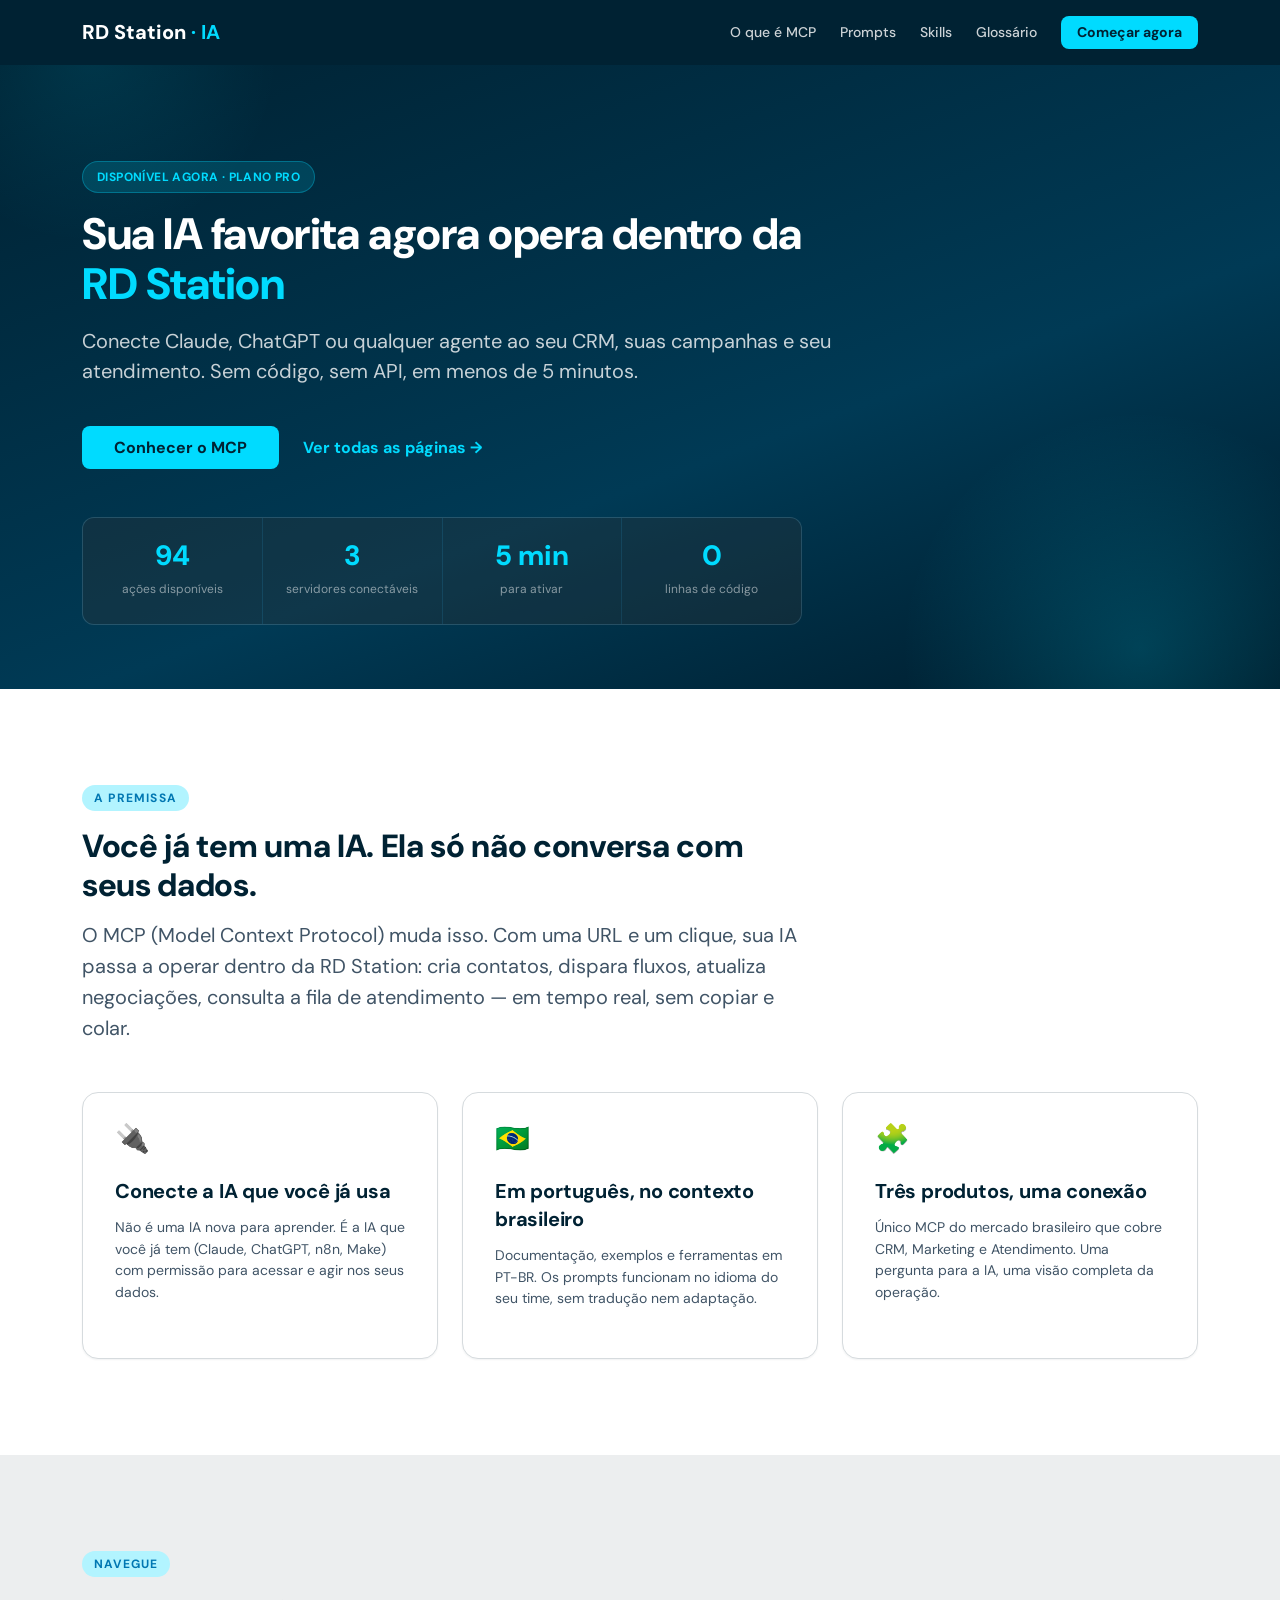
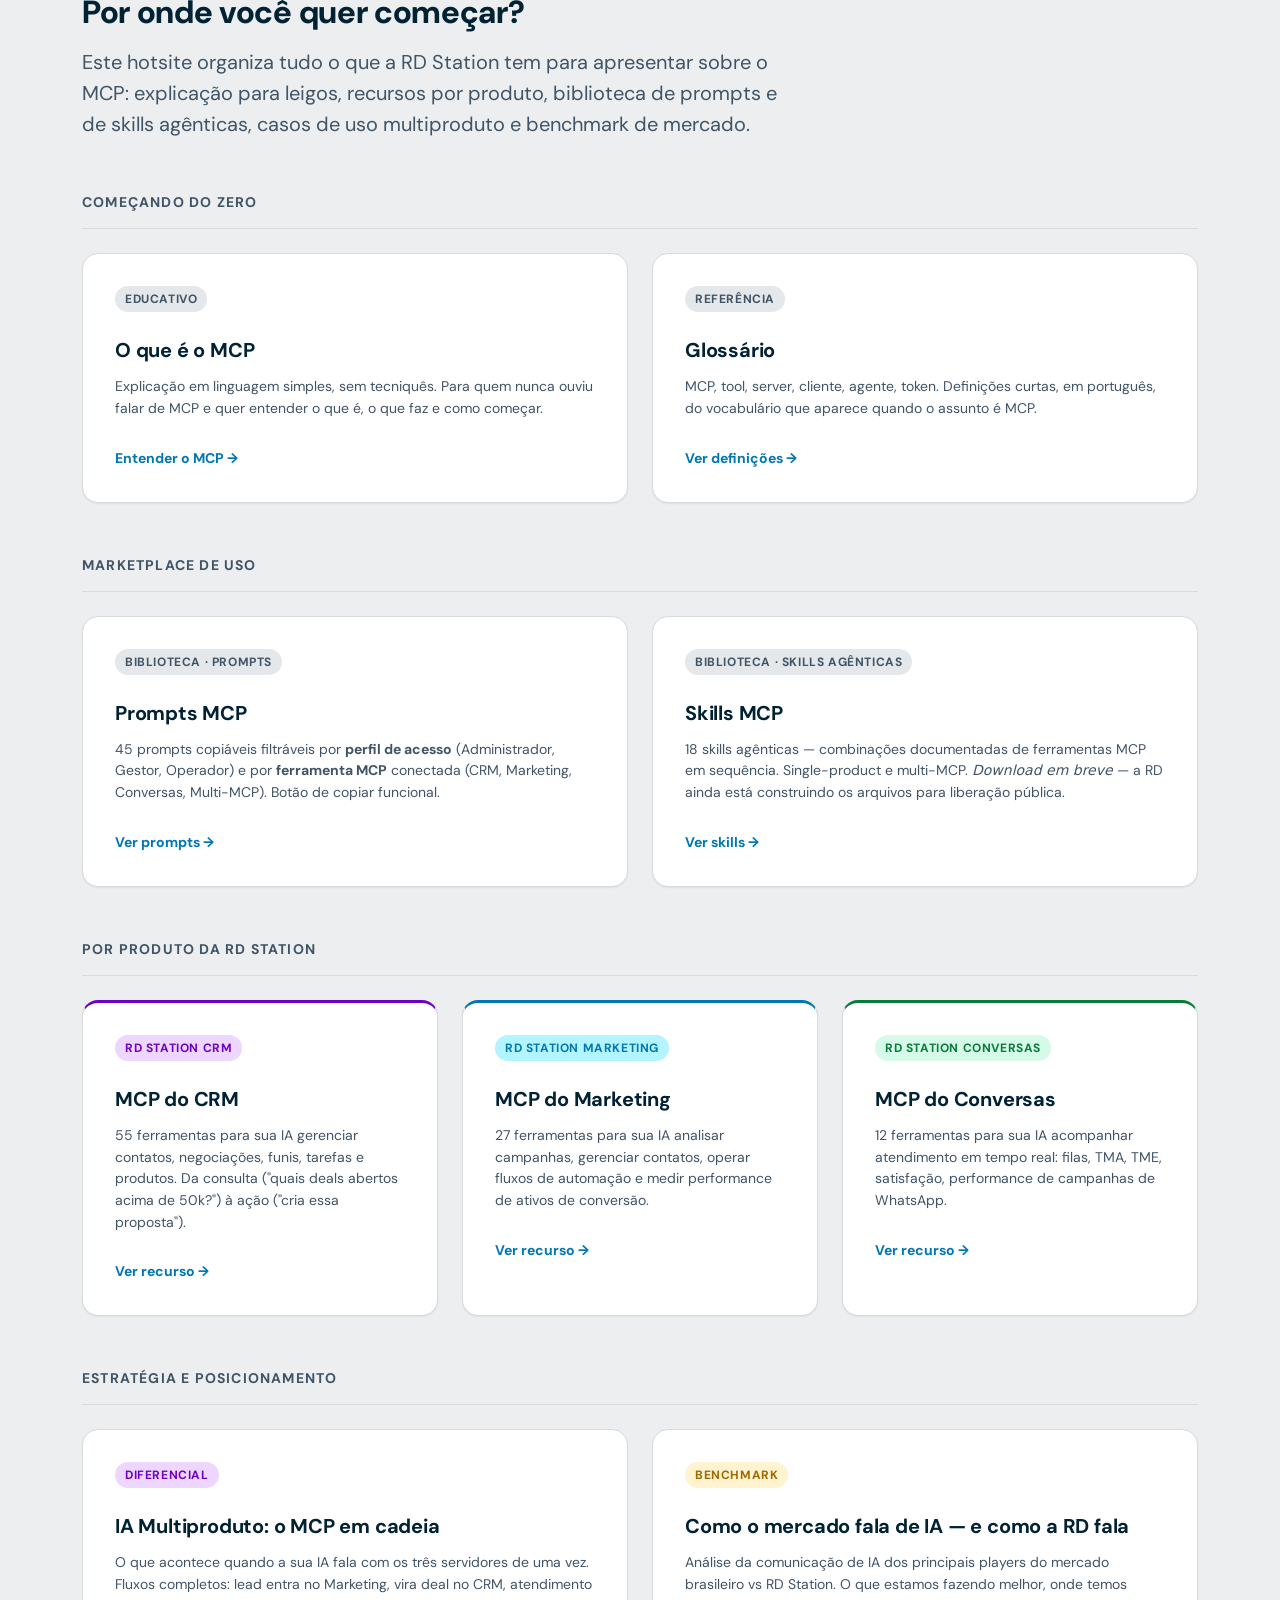
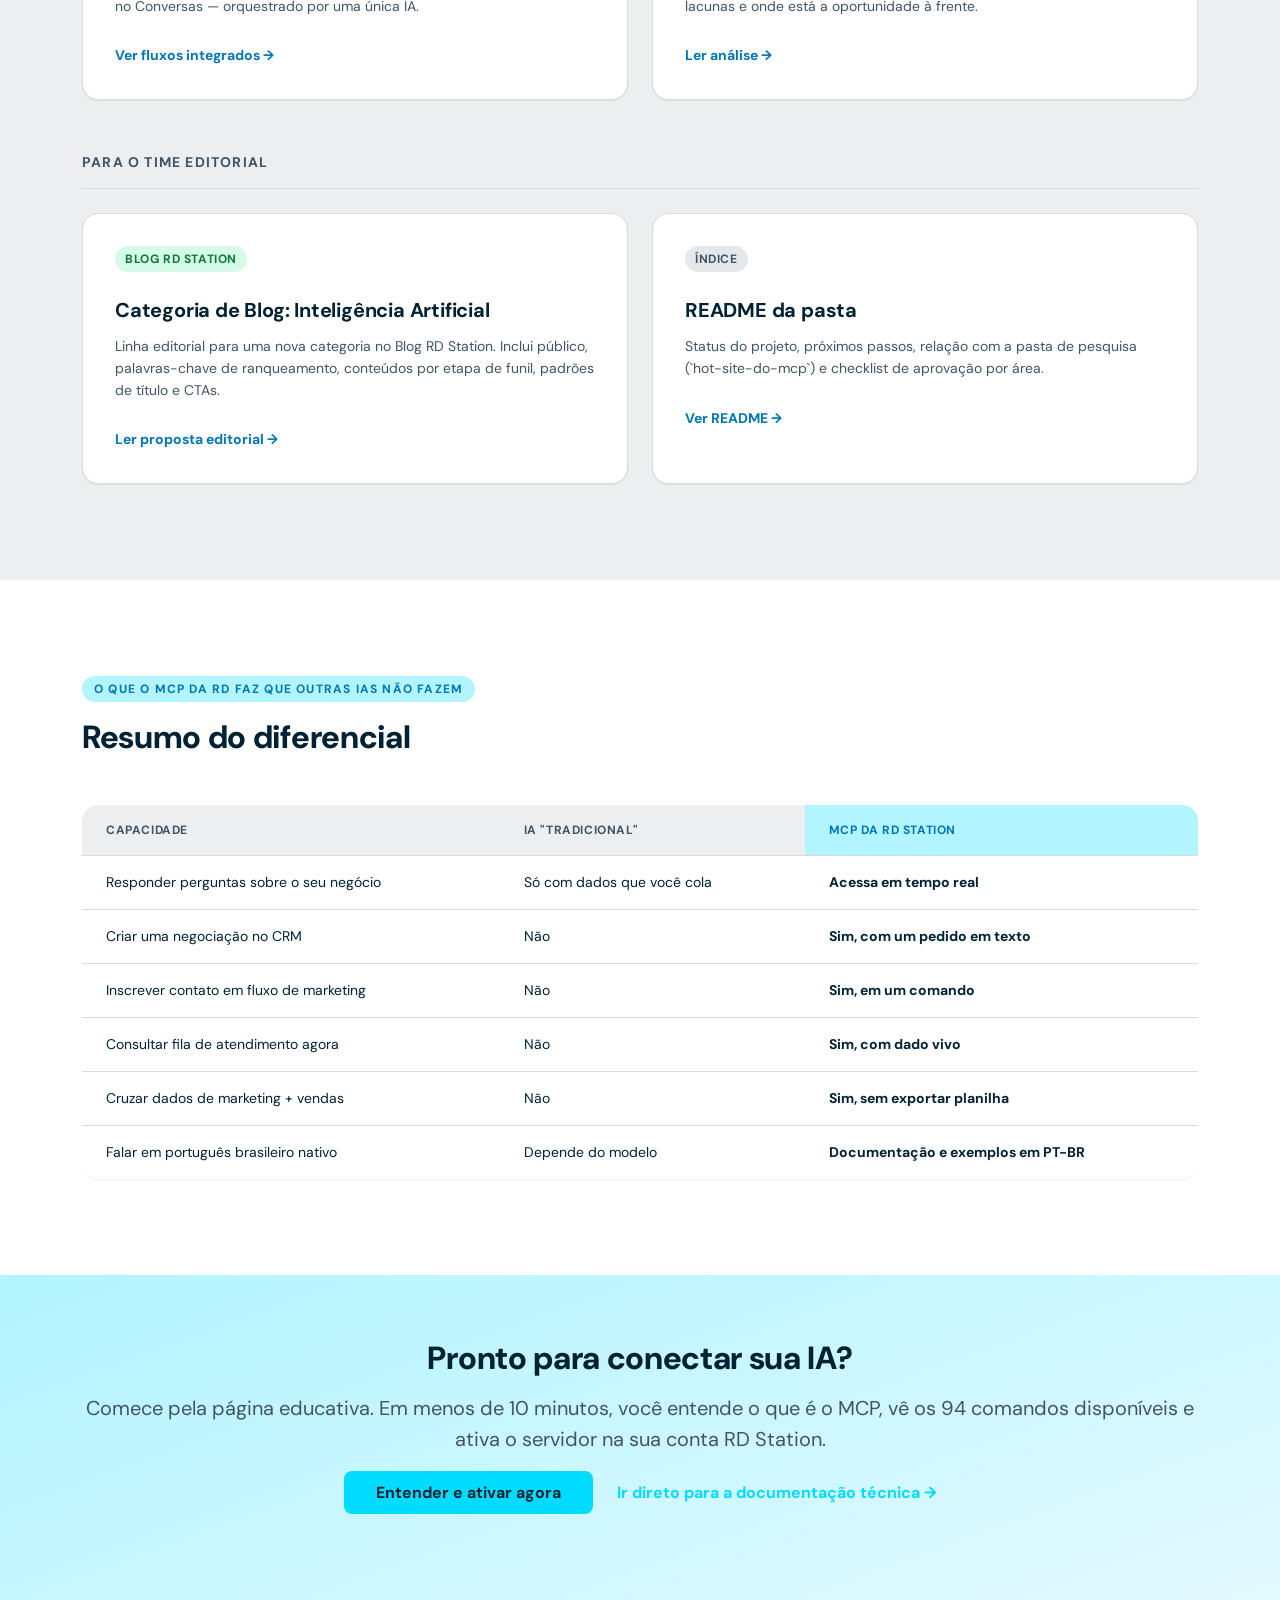
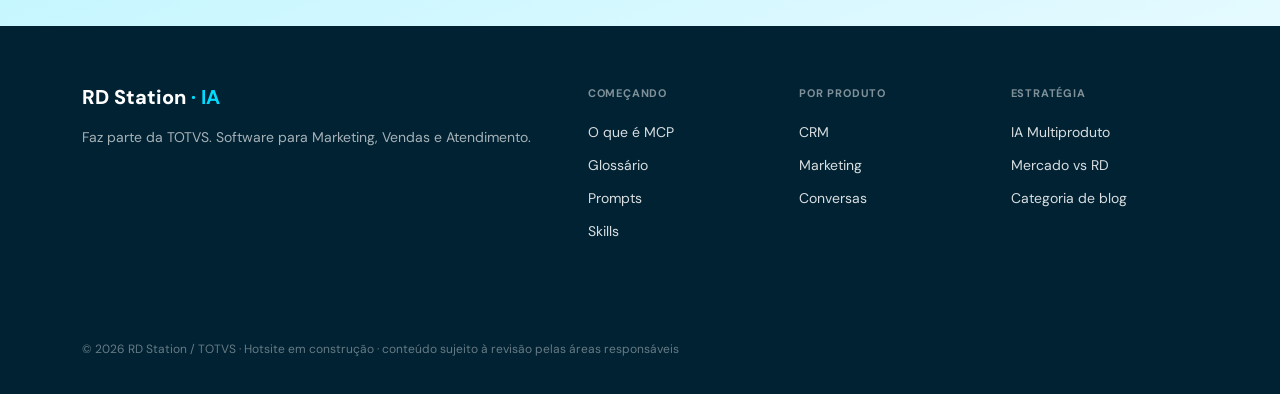
==== commit a9240310: "refactor: separa Prompts e Skills + filtros por perfil de acesso - skills-mcp.html agora é a bibliot" ====
--- a/index.html
+++ b/index.html
@@ -26,7 +26,7 @@
       <a href="index.html" class="logo">RD Station <span class="logo-tag">· IA</span></a>
       <nav class="nav">
         <a href="o-que-e-mcp.html" class="nav-link">O que é MCP</a>
-        <a href="mcp-multiproduto.html" class="nav-link">Multiproduto</a>
+        <a href="prompts-mcp.html" class="nav-link">Prompts</a>
         <a href="skills-mcp.html" class="nav-link">Skills</a>
         <a href="glossario.html" class="nav-link">Glossário</a>
         <a href="#comecar" class="btn btn-primary btn-sm">Começar agora</a>
@@ -88,11 +88,11 @@
       <div class="section-header">
         <span class="eyebrow">Navegue</span>
         <h2>Por onde você quer começar?</h2>
-        <p class="lead-secondary">Este hotsite organiza tudo o que a RD Station tem para apresentar sobre o MCP: explicação para leigos, recursos por produto, casos de uso multiproduto, skills prontos e benchmark de mercado.</p>
+        <p class="lead-secondary">Este hotsite organiza tudo o que a RD Station tem para apresentar sobre o MCP: explicação para leigos, recursos por produto, biblioteca de prompts e de skills agênticas, casos de uso multiproduto e benchmark de mercado.</p>
       </div>
 
       <h3 class="group-title">Começando do zero</h3>
-      <div class="grid-3">
+      <div class="grid-2">
         <a class="card card-link" href="o-que-e-mcp.html">
           <span class="card-tag">Educativo</span>
           <h3>O que é o MCP</h3>
@@ -105,11 +105,21 @@
           <p>MCP, tool, server, cliente, agente, token. Definições curtas, em português, do vocabulário que aparece quando o assunto é MCP.</p>
           <span class="card-cta">Ver definições →</span>
         </a>
+      </div>
+
+      <h3 class="group-title mt-8">Marketplace de uso</h3>
+      <div class="grid-2">
+        <a class="card card-link" href="prompts-mcp.html">
+          <span class="card-tag">Biblioteca · prompts</span>
+          <h3>Prompts MCP</h3>
+          <p>45 prompts copiáveis filtráveis por <strong>perfil de acesso</strong> (Administrador, Gestor, Operador) e por <strong>ferramenta MCP</strong> conectada (CRM, Marketing, Conversas, Multi-MCP). Botão de copiar funcional.</p>
+          <span class="card-cta">Ver prompts →</span>
+        </a>
         <a class="card card-link" href="skills-mcp.html">
-          <span class="card-tag">Mão na massa</span>
-          <h3>Skills para usar com MCP</h3>
-          <p>Coletânea de prompts prontos por produto, por papel (vendedor, gestor, analista) e por momento. Cole no seu Claude ou ChatGPT e use.</p>
-          <span class="card-cta">Pegar os prompts →</span>
+          <span class="card-tag">Biblioteca · skills agênticas</span>
+          <h3>Skills MCP</h3>
+          <p>18 skills agênticas — combinações documentadas de ferramentas MCP em sequência. Single-product e multi-MCP. <em>Download em breve</em> — a RD ainda está construindo os arquivos para liberação pública.</p>
+          <span class="card-cta">Ver skills →</span>
         </a>
       </div>
 
@@ -221,7 +231,8 @@
           <h4>Começando</h4>
           <a href="o-que-e-mcp.html">O que é MCP</a>
           <a href="glossario.html">Glossário</a>
-          <a href="skills-mcp.html">Skills prontas</a>
+          <a href="prompts-mcp.html">Prompts</a>
+          <a href="skills-mcp.html">Skills</a>
         </div>
         <div>
           <h4>Por produto</h4>
